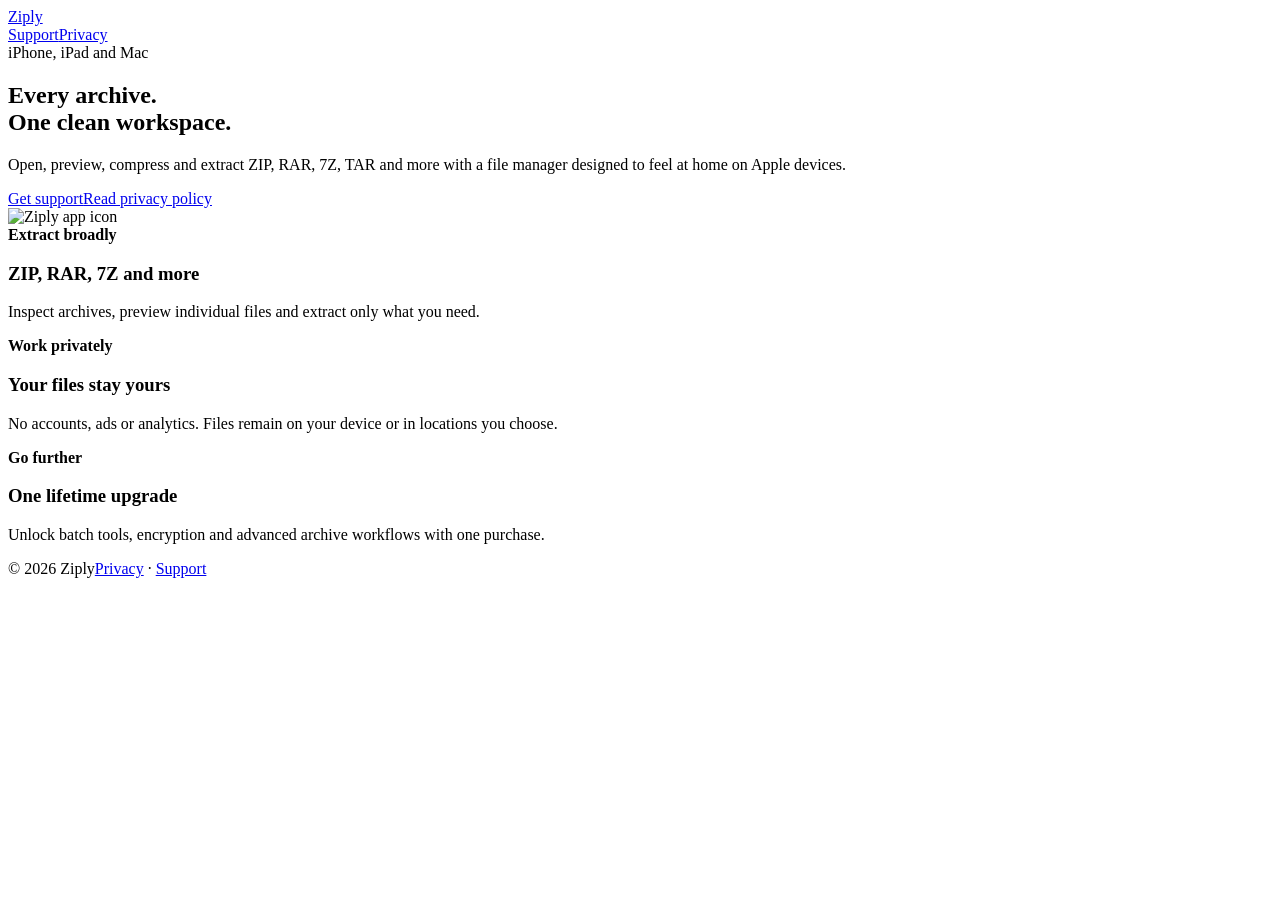
==== index.html @ 49693717 "Update Ziply index.html" ====
<!doctype html>
<html lang="en">
<head>
  <meta charset="utf-8">
  <meta name="viewport" content="width=device-width, initial-scale=1">
  <meta name="description" content="Ziply is a ZIP, RAR and 7Z archive manager and extractor for iPhone, iPad and Mac.">
  <title>Ziply - Archive Manager</title>
  <link rel="stylesheet" href="styles.css">
</head>
<body>
  <header class="shell">
    <nav aria-label="Main navigation">
      <a class="brand" href="index.html"><img src="app-icon.png" alt="">Ziply</a>
      <div class="links"><a href="support.html">Support</a><a href="privacy.html">Privacy</a></div>
    </nav>
  </header>
  <main>
    <section class="hero shell">
      <div>
        <div class="eyebrow">iPhone, iPad and Mac</div>
        <h1>Every archive.<br>One clean workspace.</h1>
        <p class="lead">Open, preview, compress and extract ZIP, RAR, 7Z, TAR and more with a file manager designed to feel at home on Apple devices.</p>
        <div class="actions"><a class="button" href="support.html">Get support</a><a class="button secondary" href="privacy.html">Read privacy policy</a></div>
      </div>
      <div class="hero-art"><img src="app-icon.png" alt="Ziply app icon"></div>
    </section>
    <section class="band">
      <div class="features shell">
        <div class="feature"><strong>Extract broadly</strong><h3>ZIP, RAR, 7Z and more</h3><p>Inspect archives, preview individual files and extract only what you need.</p></div>
        <div class="feature"><strong>Work privately</strong><h3>Your files stay yours</h3><p>No accounts, ads or analytics. Files remain on your device or in locations you choose.</p></div>
        <div class="feature"><strong>Go further</strong><h3>One lifetime upgrade</h3><p>Unlock batch tools, encryption and advanced archive workflows with one purchase.</p></div>
      </div>
    </section>
  </main>
  <footer><div class="footer-row shell"><span>© 2026 Ziply</span><span><a href="privacy.html">Privacy</a> · <a href="support.html">Support</a></span></div></footer>
</body>
</html>
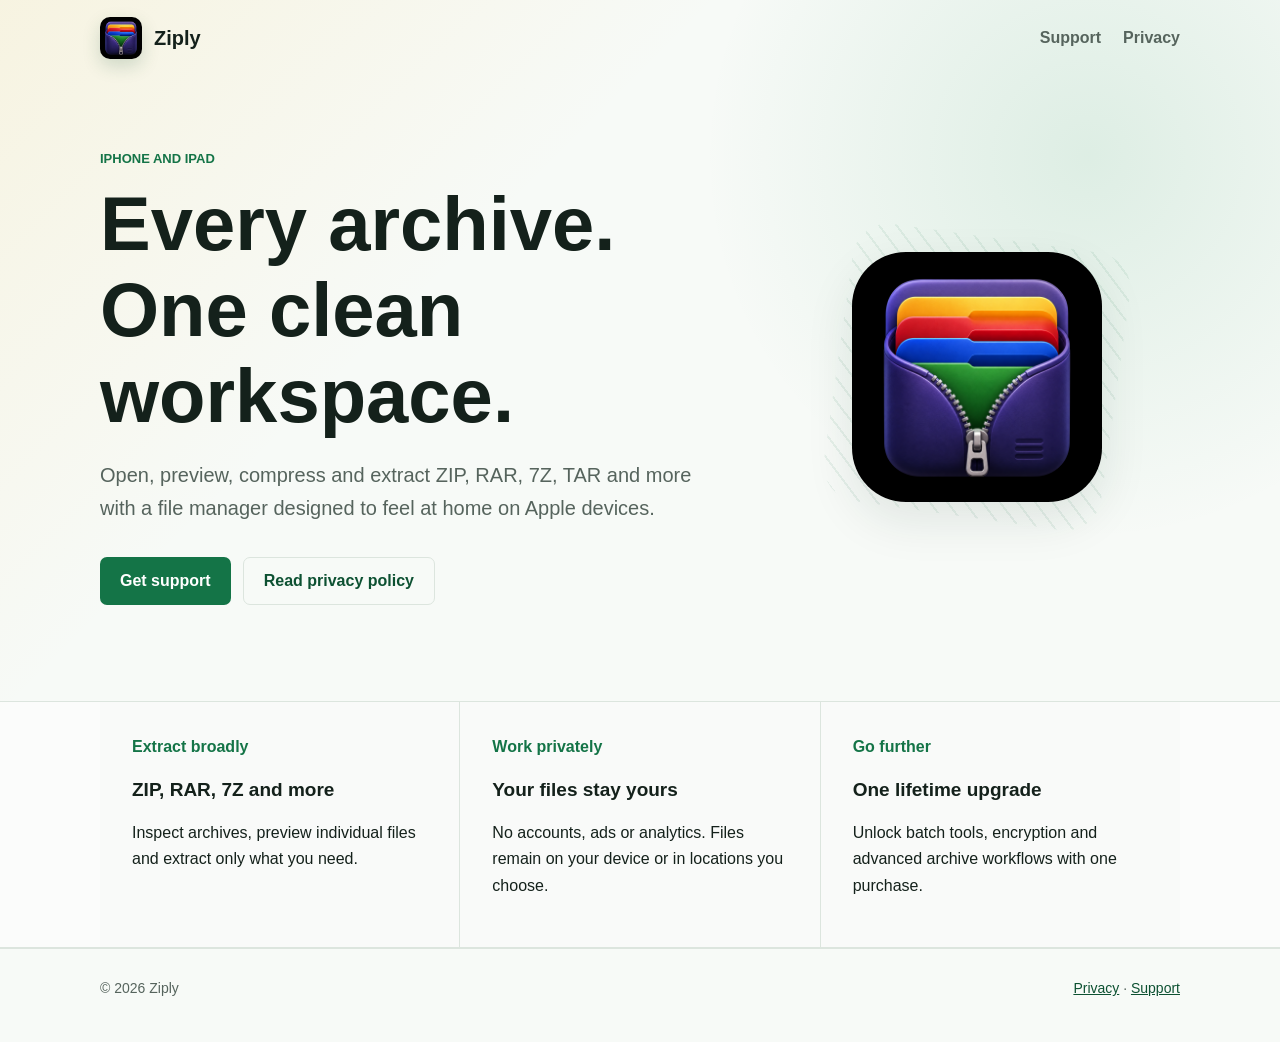
==== commit 8e1d96c9: "Update release support content Co-authored-by: Copilot <223556219+Copilot@users.noreply.github.com>" ====
--- a/index.html
+++ b/index.html
@@ -3,7 +3,7 @@
 <head>
   <meta charset="utf-8">
   <meta name="viewport" content="width=device-width, initial-scale=1">
-  <meta name="description" content="Ziply is a ZIP, RAR and 7Z archive manager and extractor for iPhone, iPad and Mac.">
+  <meta name="description" content="Ziply is a ZIP, RAR and 7Z archive manager and extractor for iPhone and iPad.">
   <title>Ziply - Archive Manager</title>
   <link rel="stylesheet" href="styles.css">
 </head>
@@ -17,7 +17,7 @@
   <main>
     <section class="hero shell">
       <div>
-        <div class="eyebrow">iPhone, iPad and Mac</div>
+        <div class="eyebrow">iPhone and iPad</div>
         <h1>Every archive.<br>One clean workspace.</h1>
         <p class="lead">Open, preview, compress and extract ZIP, RAR, 7Z, TAR and more with a file manager designed to feel at home on Apple devices.</p>
         <div class="actions"><a class="button" href="support.html">Get support</a><a class="button secondary" href="privacy.html">Read privacy policy</a></div>
--- a/styles.css
+++ b/styles.css
@@ -0,0 +1,80 @@
+:root {
+  color-scheme: light;
+  --ink: #14211b;
+  --muted: #56645d;
+  --paper: #f7faf7;
+  --surface: rgba(255, 255, 255, 0.82);
+  --line: #dce5de;
+  --green: #147447;
+  --green-dark: #0d5132;
+  --yellow: #f6c74c;
+  --shadow: 0 18px 48px rgba(20, 53, 37, 0.1);
+}
+
+* { box-sizing: border-box; }
+html { scroll-behavior: smooth; }
+body {
+  margin: 0;
+  color: var(--ink);
+  background:
+    linear-gradient(135deg, rgba(246, 199, 76, 0.13), transparent 32rem),
+    radial-gradient(circle at 85% 15%, rgba(37, 150, 91, 0.12), transparent 24rem),
+    var(--paper);
+  font-family: 'Avenir Next', Avenir, sans-serif;
+  line-height: 1.65;
+}
+
+a { color: var(--green-dark); }
+.shell { width: min(1080px, calc(100% - 40px)); margin: 0 auto; }
+nav {
+  display: flex;
+  align-items: center;
+  justify-content: space-between;
+  min-height: 76px;
+  gap: 24px;
+}
+.brand { display: flex; align-items: center; gap: 12px; color: var(--ink); text-decoration: none; font: 800 20px 'Avenir Next', Avenir, sans-serif; }
+.brand img { width: 42px; height: 42px; border-radius: 10px; box-shadow: 0 7px 18px rgba(20, 83, 51, 0.18); }
+.links { display: flex; gap: 22px; }
+.links a { color: var(--muted); text-decoration: none; font-weight: 600; }
+.links a:hover { color: var(--green); }
+
+.hero { min-height: 540px; display: grid; grid-template-columns: minmax(0, 1.2fr) minmax(260px, 0.8fr); align-items: center; gap: 64px; padding: 72px 0 96px; }
+.eyebrow { color: var(--green); font-weight: 700; text-transform: uppercase; font-size: 13px; letter-spacing: 0; }
+h1, h2, h3 { font-family: 'Avenir Next', Avenir, sans-serif; line-height: 1.13; letter-spacing: 0; }
+h1 { margin: 12px 0 20px; font-size: clamp(44px, 7vw, 76px); }
+h2 { margin: 0 0 20px; font-size: clamp(30px, 4vw, 44px); }
+h3 { font-size: 19px; }
+.lead { max-width: 690px; color: var(--muted); font-size: 20px; }
+.actions { display: flex; flex-wrap: wrap; gap: 12px; margin-top: 32px; }
+.button { display: inline-flex; align-items: center; min-height: 48px; padding: 0 20px; border-radius: 7px; background: var(--green); color: white; text-decoration: none; font-weight: 700; }
+.button.secondary { background: transparent; color: var(--green-dark); border: 1px solid var(--line); }
+.hero-art { display: grid; place-items: center; position: relative; }
+.hero-art::before { content: ''; position: absolute; width: 280px; height: 280px; border-radius: 36px; transform: rotate(8deg); background: repeating-linear-gradient(45deg, rgba(20,116,71,.08), rgba(20,116,71,.08) 2px, transparent 2px, transparent 14px); }
+.hero-art img { position: relative; width: min(250px, 70vw); border-radius: 54px; box-shadow: var(--shadow); }
+
+.band { border-block: 1px solid var(--line); background: rgba(255,255,255,.52); }
+.features { display: grid; grid-template-columns: repeat(3, 1fr); gap: 1px; background: var(--line); }
+.feature { padding: 32px; background: var(--surface); }
+.feature strong { color: var(--green); }
+.content { max-width: 820px; padding: 64px 0 96px; }
+.content h1 { font-size: clamp(38px, 6vw, 58px); }
+.content h2 { margin-top: 44px; font-size: 28px; }
+.content h3 { margin-top: 28px; }
+.content p, .content li { color: var(--muted); }
+.notice { padding: 20px 22px; border-left: 4px solid var(--yellow); background: var(--surface); box-shadow: var(--shadow); }
+.meta { color: var(--muted); font-size: 14px; }
+footer { border-top: 1px solid var(--line); padding: 28px 0 42px; color: var(--muted); font-size: 14px; }
+.footer-row { display: flex; justify-content: space-between; gap: 24px; flex-wrap: wrap; }
+
+@media (max-width: 720px) {
+  .shell { width: min(100% - 28px, 1080px); }
+  nav { align-items: flex-start; padding: 16px 0; }
+  .links { gap: 12px; flex-wrap: wrap; justify-content: flex-end; }
+  .hero { min-height: auto; grid-template-columns: 1fr; gap: 48px; padding: 52px 0 72px; }
+  .hero-art { order: -1; }
+  .hero-art::before { width: 210px; height: 210px; }
+  .hero-art img { width: 180px; border-radius: 40px; }
+  .features { grid-template-columns: 1fr; }
+  .feature { padding: 26px 22px; }
+}
